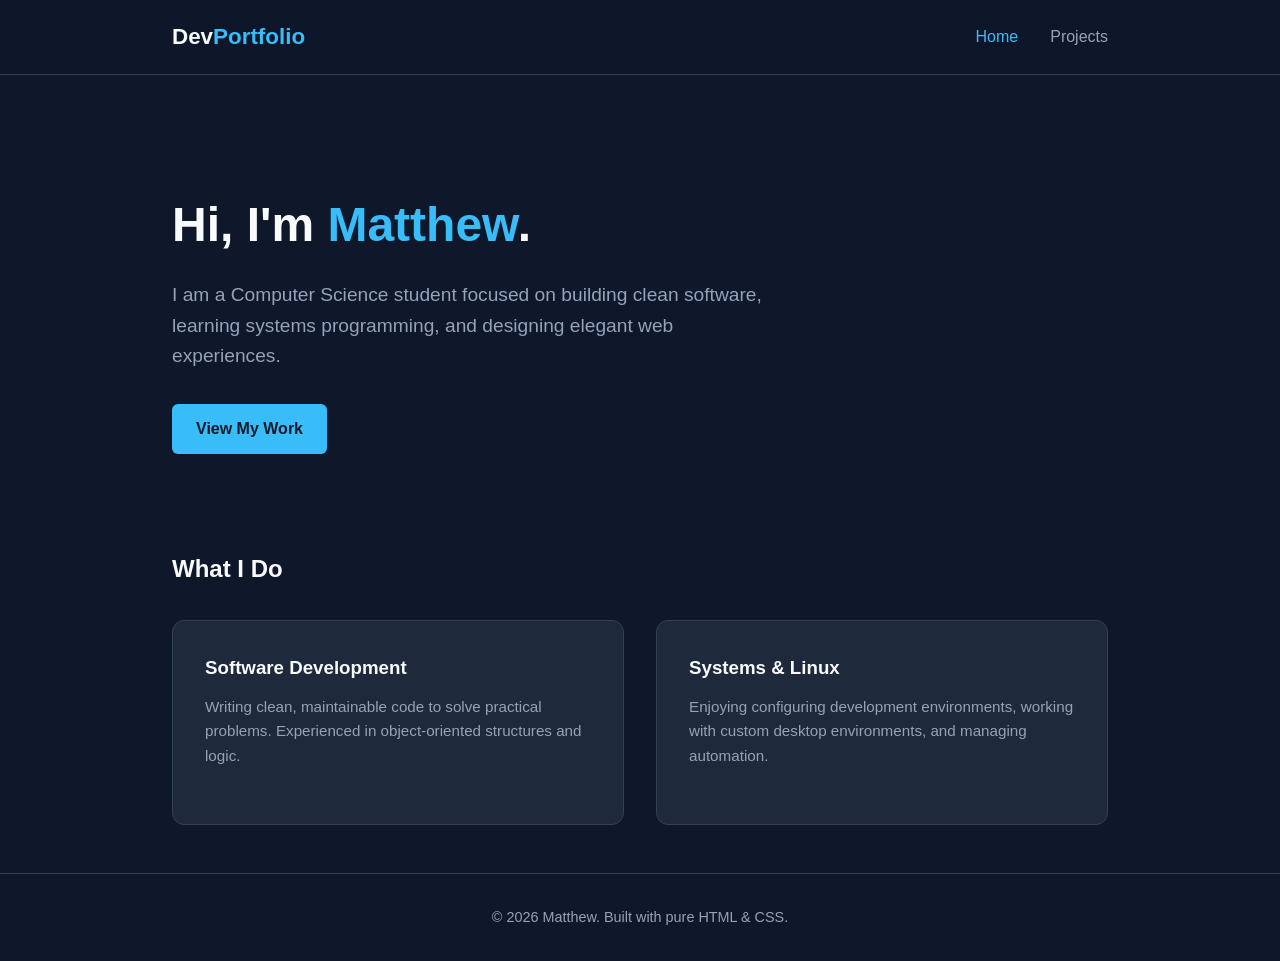
==== index.html @ c281d4ba "adding my index page" ====
<!DOCTYPE html>
<html lang="en">
<head>
    <meta charset="UTF-8">
    <meta name="viewport" content="width=device-width, initial-scale=1.0">
    <title>Personal Portfolio | Home</title>
    <link rel="stylesheet" href="style.css">
</head>
<body>

    <header>
        <div class="nav-container">
            <a href="index.html" class="logo">Dev<span>Portfolio</span></a>
            <nav>
                <ul>
                    <li><a href="index.html" class="active">Home</a></li>
                    <li><a href="projects.html">Projects</a></li>
                </ul>
            </nav>
        </div>
    </header>

    <main>
        <section class="hero">
            <h1>Hi, I'm <span>Matthew</span>.</h1>
            <p>I am a Computer Science student focused on building clean software, learning systems programming, and designing elegant web experiences.</p>
            <a href="projects.html" class="btn">View My Work</a>
        </section>

        <section style="margin-top: 2rem;">
            <h2>What I Do</h2>
            <div class="grid">
                <div class="card">
                    <h3>Software Development</h3>
                    <p>Writing clean, maintainable code to solve practical problems. Experienced in object-oriented structures and logic.</p>
                </div>
                <div class="card">
                    <h3>Systems & Linux</h3>
                    <p>Enjoying configuring development environments, working with custom desktop environments, and managing automation.</p>
                </div>
            </div>
        </section>
    </main>

    <footer>
        <p>&copy; 2026 Matthew. Built with pure HTML & CSS.</p>
    </footer>

</body>
</html>
---- style.css ----
/* Global Reset & Variables */
:root {
    --bg-color: #0f172a;
    --card-bg: #1e293b;
    --text-main: #f8fafc;
    --text-muted: #94a3b8;
    --accent: #38bdf8;
    --accent-hover: #7dd3fc;
    --max-width: 1000px;
}

* {
    margin: 0;
    padding: 0;
    box-sizing: border-box;
    font-family: 'Segoe UI', Tahoma, Geneva, Verdana, sans-serif;
}

body {
    background-color: var(--bg-color);
    color: var(--text-main);
    line-height: 1.6;
    display: flex;
    flex-direction: column;
    min-height: 100vh;
}

/* Navigation */
header {
    background-color: rgba(15, 23, 42, 0.9);
    position: sticky;
    top: 0;
    z-index: 100;
    backdrop-filter: blur(8px);
    border-bottom: 1px solid #334155;
}

.nav-container {
    max-width: var(--max-width);
    margin: 0 auto;
    display: flex;
    justify-content: space-between;
    align-items: center;
    padding: 1.2rem 2rem;
}

.logo {
    font-size: 1.4rem;
    font-weight: 700;
    color: var(--text-main);
    text-decoration: none;
}

.logo span {
    color: var(--accent);
}

nav ul {
    display: flex;
    list-style: none;
    gap: 2rem;
}

nav a {
    color: var(--text-muted);
    text-decoration: none;
    font-weight: 500;
    transition: color 0.2s ease;
}

nav a:hover, nav a.active {
    color: var(--accent);
}

/* Main Content Layout */
main {
    flex: 1;
    max-width: var(--max-width);
    width: 100%;
    margin: 0 auto;
    padding: 3rem 2rem;
}

/* Hero Section */
.hero {
    padding: 4rem 0;
    animation: fadeIn 0.8s ease;
}

.hero h1 {
    font-size: 3rem;
    margin-bottom: 1rem;
}

.hero h1 span {
    color: var(--accent);
}

.hero p {
    font-size: 1.2rem;
    color: var(--text-muted);
    max-width: 600px;
    margin-bottom: 2rem;
}

/* Buttons */
.btn {
    display: inline-block;
    background-color: var(--accent);
    color: var(--bg-color);
    padding: 0.75rem 1.5rem;
    border-radius: 6px;
    text-decoration: none;
    font-weight: 600;
    transition: background-color 0.2s ease, transform 0.2s ease;
}

.btn:hover {
    background-color: var(--accent-hover);
    transform: translateY(-2px);
}

/* Grid & Cards (Projects / Info) */
.grid {
    display: grid;
    grid-template-columns: repeat(auto-fit, minmax(300px, 1fr));
    gap: 2rem;
    margin-top: 2rem;
}

.card {
    background-color: var(--card-bg);
    border: 1px solid #334155;
    padding: 2rem;
    border-radius: 12px;
    transition: transform 0.2s ease, border-color 0.2s ease;
}

.card:hover {
    transform: translateY(-4px);
    border-color: var(--accent);
}

.card h3 {
    margin-bottom: 0.75rem;
    color: var(--text-main);
}

.card p {
    color: var(--text-muted);
    font-size: 0.95rem;
    margin-bottom: 1.5rem;
}

.tag-container {
    display: flex;
    flex-wrap: wrap;
    gap: 0.5rem;
}

.tag {
    background-color: #334155;
    color: var(--accent);
    font-size: 0.8rem;
    padding: 0.2rem 0.6rem;
    border-radius: 4px;
    font-weight: 500;
}

/* Footer */
footer {
    text-align: center;
    padding: 2rem;
    color: var(--text-muted);
    font-size: 0.9rem;
    border-top: 1px solid #334155;
    margin-top: auto;
}

/* Animations */
@keyframes fadeIn {
    from { opacity: 0; transform: translateY(10px); }
    to { opacity: 1; transform: translateY(0); }
}

/* Responsive Design */
@media (max-width: 600px) {
    .nav-container {
        flex-direction: column;
        gap: 1rem;
    }
    .hero h1 {
        font-size: 2.2rem;
    }
}
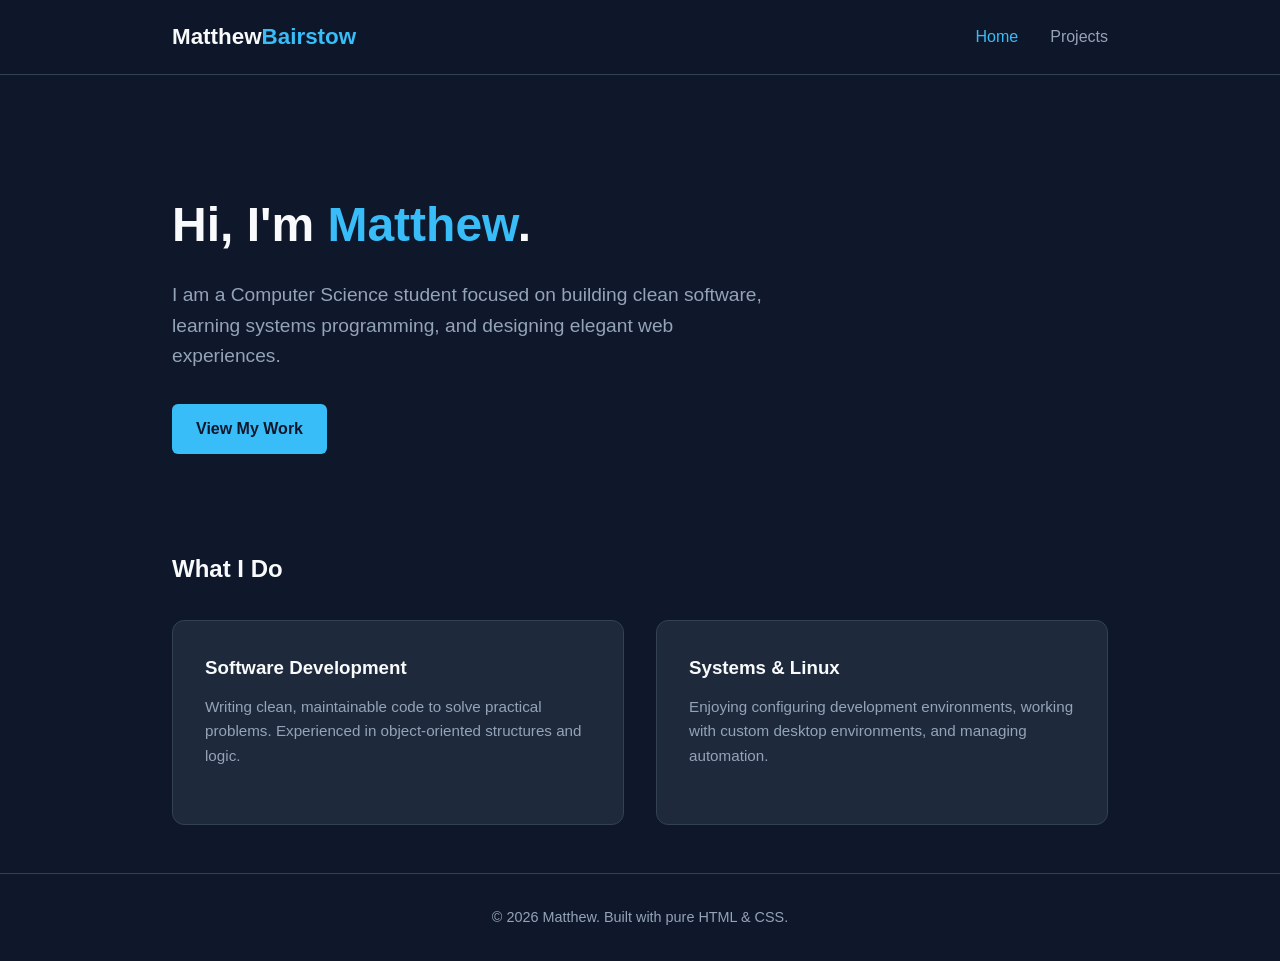
==== commit d43de364: "adding my name" ====
--- a/index.html
+++ b/index.html
@@ -10,7 +10,7 @@
 
     <header>
         <div class="nav-container">
-            <a href="index.html" class="logo">Dev<span>Portfolio</span></a>
+            <a href="index.html" class="logo">Matthew<span>Bairstow</span></a>
             <nav>
                 <ul>
                     <li><a href="index.html" class="active">Home</a></li>
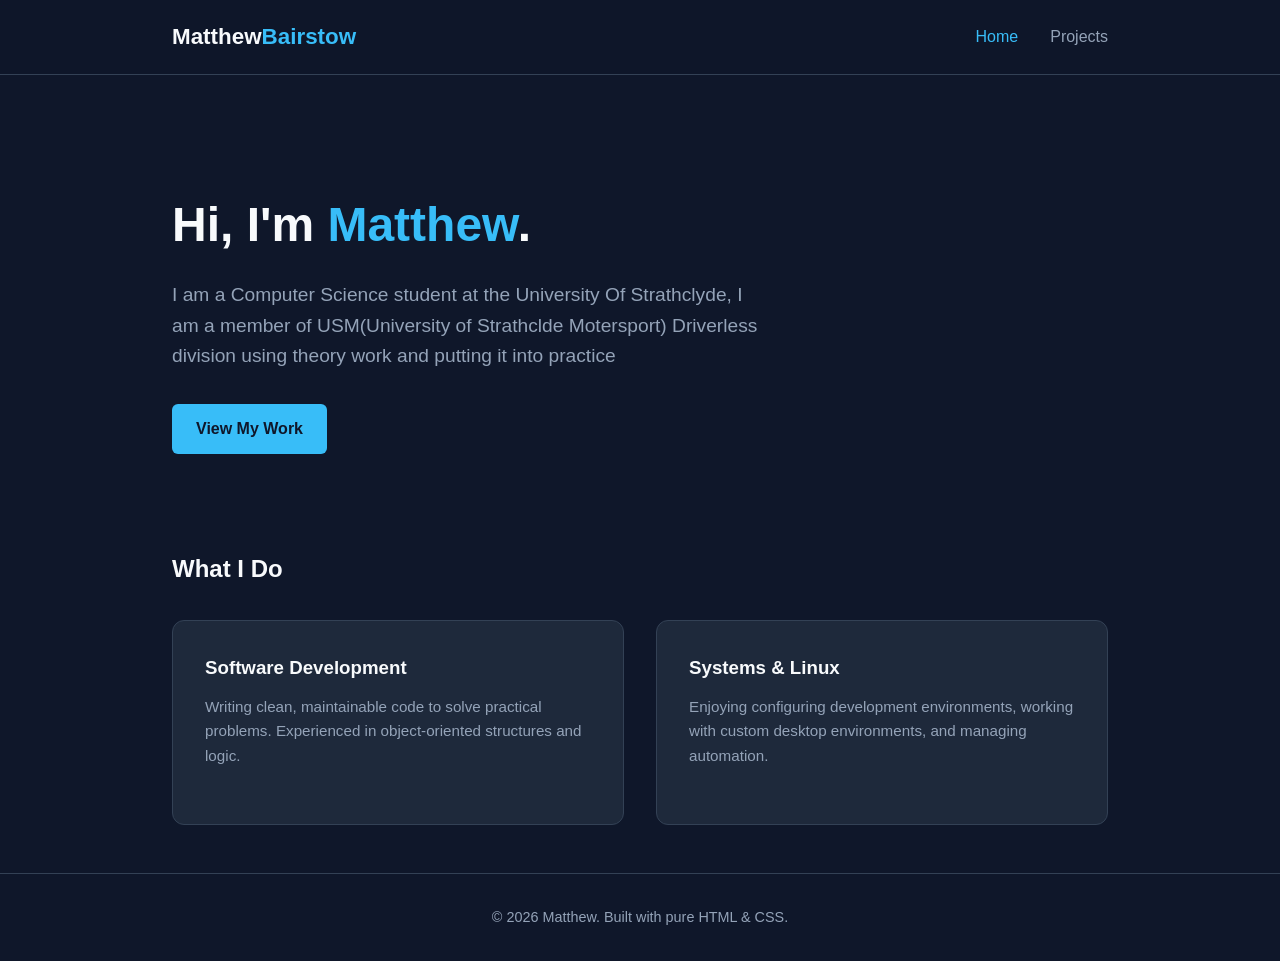
==== commit 46d0f915: "adding bio" ====
--- a/index.html
+++ b/index.html
@@ -23,7 +23,7 @@
     <main>
         <section class="hero">
             <h1>Hi, I'm <span>Matthew</span>.</h1>
-            <p>I am a Computer Science student focused on building clean software, learning systems programming, and designing elegant web experiences.</p>
+            <p>I am a Computer Science student at the University Of Strathclyde, I am a member of USM(University of Strathclde Motersport) Driverless division using theory work and putting it into practice </p>
             <a href="projects.html" class="btn">View My Work</a>
         </section>
 
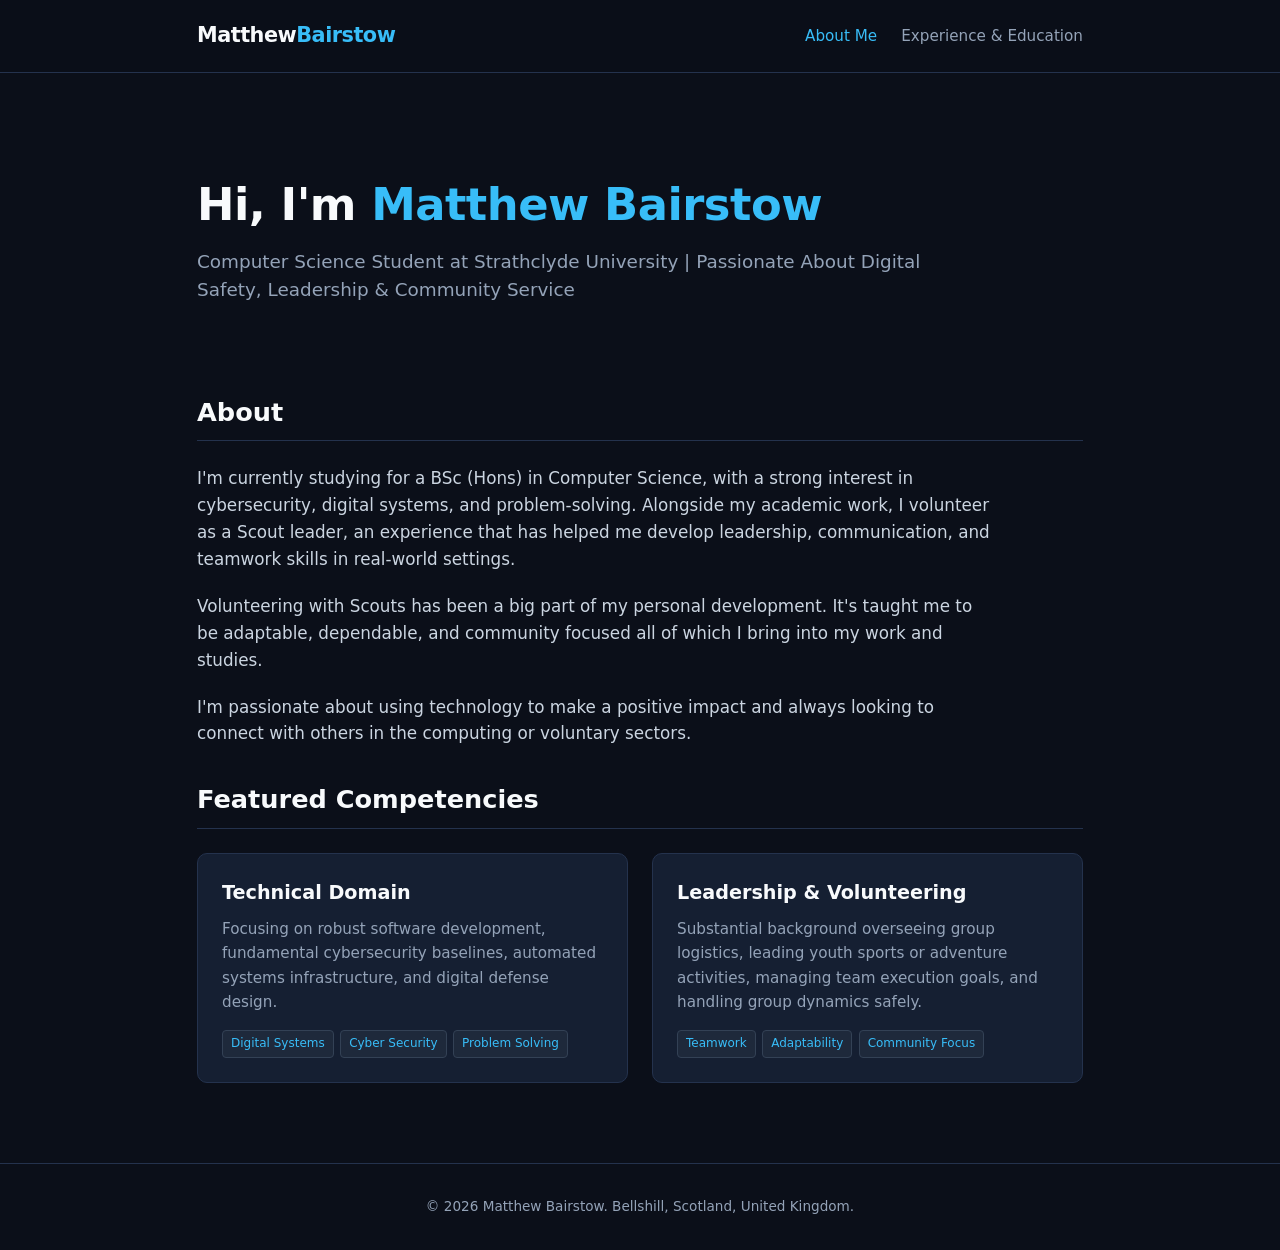
==== commit 0b5037cd: "improving index page" ====
--- a/index.html
+++ b/index.html
@@ -3,7 +3,7 @@
 <head>
     <meta charset="UTF-8">
     <meta name="viewport" content="width=device-width, initial-scale=1.0">
-    <title>Personal Portfolio | Home</title>
+    <title>Matthew Bairstow | Computer Science Portfolio</title>
     <link rel="stylesheet" href="style.css">
 </head>
 <body>
@@ -13,8 +13,8 @@
             <a href="index.html" class="logo">Matthew<span>Bairstow</span></a>
             <nav>
                 <ul>
-                    <li><a href="index.html" class="active">Home</a></li>
-                    <li><a href="projects.html">Projects</a></li>
+                    <li><a href="index.html" class="active">About Me</a></li>
+                    <li><a href="experience.html">Experience & Education</a></li>
                 </ul>
             </nav>
         </div>
@@ -22,28 +22,44 @@
 
     <main>
         <section class="hero">
-            <h1>Hi, I'm <span>Matthew</span>.</h1>
-            <p>I am a Computer Science student at the University Of Strathclyde, I am a member of USM(University of Strathclde Motersport) Driverless division using theory work and putting it into practice </p>
-            <a href="projects.html" class="btn">View My Work</a>
+            <h1>Hi, I'm <span>Matthew Bairstow</span></h1>
+            <p class="headline">Computer Science Student at Strathclyde University | Passionate About Digital Safety, Leadership & Community Service</p>
         </section>
 
-        <section style="margin-top: 2rem;">
-            <h2>What I Do</h2>
+        <section class="about-section">
+            <h2>About</h2>
+            <p>I'm currently studying for a BSc (Hons) in Computer Science, with a strong interest in cybersecurity, digital systems, and problem-solving. Alongside my academic work, I volunteer as a Scout leader, an experience that has helped me develop leadership, communication, and teamwork skills in real-world settings.</p>
+            <p>Volunteering with Scouts has been a big part of my personal development. It's taught me to be adaptable, dependable, and community focused all of which I bring into my work and studies.</p>
+            <p>I'm passionate about using technology to make a positive impact and always looking to connect with others in the computing or voluntary sectors.</p>
+        </section>
+
+        <section>
+            <h2>Featured Competencies</h2>
             <div class="grid">
                 <div class="card">
-                    <h3>Software Development</h3>
-                    <p>Writing clean, maintainable code to solve practical problems. Experienced in object-oriented structures and logic.</p>
+                    <h3>Technical Domain</h3>
+                    <p>Focusing on robust software development, fundamental cybersecurity baselines, automated systems infrastructure, and digital defense design.</p>
+                    <div class="tag-container">
+                        <span class="tag">Digital Systems</span>
+                        <span class="tag">Cyber Security</span>
+                        <span class="tag">Problem Solving</span>
+                    </div>
                 </div>
                 <div class="card">
-                    <h3>Systems & Linux</h3>
-                    <p>Enjoying configuring development environments, working with custom desktop environments, and managing automation.</p>
+                    <h3>Leadership & Volunteering</h3>
+                    <p>Substantial background overseeing group logistics, leading youth sports or adventure activities, managing team execution goals, and handling group dynamics safely.</p>
+                    <div class="tag-container">
+                        <span class="tag">Teamwork</span>
+                        <span class="tag">Adaptability</span>
+                        <span class="tag">Community Focus</span>
+                    </div>
                 </div>
             </div>
         </section>
     </main>
 
     <footer>
-        <p>&copy; 2026 Matthew. Built with pure HTML & CSS.</p>
+        <p>&copy; 2026 Matthew Bairstow. Bellshill, Scotland, United Kingdom.</p>
     </footer>
 
 </body>
--- a/style.css
+++ b/style.css
@@ -1,19 +1,20 @@
-/* Global Reset & Variables */
+/* Global Reset & Theme Variables */
 :root {
-    --bg-color: #0f172a;
-    --card-bg: #1e293b;
+    --bg-color: #0b0f19;
+    --card-bg: #151f32;
+    --border-color: #24324d;
     --text-main: #f8fafc;
     --text-muted: #94a3b8;
     --accent: #38bdf8;
     --accent-hover: #7dd3fc;
-    --max-width: 1000px;
+    --max-width: 950px;
 }
 
 * {
     margin: 0;
     padding: 0;
     box-sizing: border-box;
-    font-family: 'Segoe UI', Tahoma, Geneva, Verdana, sans-serif;
+    font-family: 'Segoe UI', system-ui, -apple-system, sans-serif;
 }
 
 body {
@@ -25,14 +26,14 @@
     min-height: 100vh;
 }
 
-/* Navigation */
+/* Navigation Header */
 header {
-    background-color: rgba(15, 23, 42, 0.9);
+    background-color: rgba(11, 15, 25, 0.85);
     position: sticky;
     top: 0;
     z-index: 100;
-    backdrop-filter: blur(8px);
-    border-bottom: 1px solid #334155;
+    backdrop-filter: blur(12px);
+    border-bottom: 1px solid var(--border-color);
 }
 
 .nav-container {
@@ -45,10 +46,11 @@
 }
 
 .logo {
-    font-size: 1.4rem;
+    font-size: 1.3rem;
     font-weight: 700;
     color: var(--text-main);
     text-decoration: none;
+    letter-spacing: -0.5px;
 }
 
 .logo span {
@@ -58,13 +60,14 @@
 nav ul {
     display: flex;
     list-style: none;
-    gap: 2rem;
+    gap: 1.5rem;
 }
 
 nav a {
     color: var(--text-muted);
     text-decoration: none;
     font-weight: 500;
+    font-size: 0.95rem;
     transition: color 0.2s ease;
 }
 
@@ -72,7 +75,7 @@
     color: var(--accent);
 }
 
-/* Main Content Layout */
+/* Main Layout */
 main {
     flex: 1;
     max-width: var(--max-width);
@@ -81,113 +84,128 @@
     padding: 3rem 2rem;
 }
 
-/* Hero Section */
+/* Hero Elements */
 .hero {
-    padding: 4rem 0;
-    animation: fadeIn 0.8s ease;
+    padding: 3rem 0 2rem 0;
+    animation: fadeIn 0.6s ease-out;
 }
 
 .hero h1 {
-    font-size: 3rem;
-    margin-bottom: 1rem;
+    font-size: 2.8rem;
+    margin-bottom: 0.5rem;
+    font-weight: 800;
+    letter-spacing: -0.5px;
 }
 
 .hero h1 span {
     color: var(--accent);
 }
 
-.hero p {
-    font-size: 1.2rem;
-    color: var(--text-muted);
-    max-width: 600px;
-    margin-bottom: 2rem;
-}
-
-/* Buttons */
-.btn {
-    display: inline-block;
-    background-color: var(--accent);
-    color: var(--bg-color);
-    padding: 0.75rem 1.5rem;
-    border-radius: 6px;
-    text-decoration: none;
-    font-weight: 600;
-    transition: background-color 0.2s ease, transform 0.2s ease;
-}
-
-.btn:hover {
-    background-color: var(--accent-hover);
-    transform: translateY(-2px);
-}
-
-/* Grid & Cards (Projects / Info) */
+.headline {
+    font-size: 1.15rem;
+    color: var(--text-muted);
+    max-width: 750px;
+    margin-bottom: 1.5rem;
+    line-height: 1.5;
+}
+
+/* Text Formatting Blocks */
+.about-section p {
+    color: #cbd5e1;
+    margin-bottom: 1.25rem;
+    font-size: 1.05rem;
+    max-width: 800px;
+}
+
+h2 {
+    font-size: 1.6rem;
+    margin-bottom: 1.5rem;
+    border-bottom: 1px solid var(--border-color);
+    padding-bottom: 0.5rem;
+    margin-top: 2rem;
+}
+
+/* Grid & Layout Cards */
 .grid {
     display: grid;
-    grid-template-columns: repeat(auto-fit, minmax(300px, 1fr));
-    gap: 2rem;
-    margin-top: 2rem;
+    grid-template-columns: repeat(auto-fit, minmax(280px, 1fr));
+    gap: 1.5rem;
+    margin-bottom: 2rem;
 }
 
 .card {
     background-color: var(--card-bg);
-    border: 1px solid #334155;
-    padding: 2rem;
-    border-radius: 12px;
+    border: 1px solid var(--border-color);
+    padding: 1.5rem;
+    border-radius: 10px;
     transition: transform 0.2s ease, border-color 0.2s ease;
 }
 
 .card:hover {
-    transform: translateY(-4px);
+    transform: translateY(-2px);
     border-color: var(--accent);
 }
 
 .card h3 {
-    margin-bottom: 0.75rem;
-    color: var(--text-main);
+    margin-bottom: 0.5rem;
+    font-size: 1.2rem;
+}
+
+.card h4 {
+    color: var(--accent);
+    font-size: 0.95rem;
+    font-weight: 500;
+    margin-bottom: 0.5rem;
+}
+
+.card .date {
+    font-size: 0.85rem;
+    color: var(--text-muted);
+    margin-bottom: 1rem;
 }
 
 .card p {
     color: var(--text-muted);
     font-size: 0.95rem;
-    margin-bottom: 1.5rem;
-}
-
+}
+
+/* Badges / Skill Tags */
 .tag-container {
     display: flex;
     flex-wrap: wrap;
-    gap: 0.5rem;
+    gap: 0.4rem;
+    margin-top: 1rem;
 }
 
 .tag {
-    background-color: #334155;
-    color: var(--accent);
-    font-size: 0.8rem;
-    padding: 0.2rem 0.6rem;
+    background-color: #1e293b;
+    color: var(--accent);
+    font-size: 0.75rem;
+    padding: 0.2rem 0.5rem;
     border-radius: 4px;
     font-weight: 500;
-}
-
-/* Footer */
+    border: 1px solid #334155;
+}
+
+/* Footer layout */
 footer {
     text-align: center;
     padding: 2rem;
     color: var(--text-muted);
-    font-size: 0.9rem;
-    border-top: 1px solid #334155;
+    font-size: 0.85rem;
+    border-top: 1px solid var(--border-color);
     margin-top: auto;
 }
 
-/* Animations */
 @keyframes fadeIn {
-    from { opacity: 0; transform: translateY(10px); }
+    from { opacity: 0; transform: translateY(8px); }
     to { opacity: 1; transform: translateY(0); }
 }
 
-/* Responsive Design */
 @media (max-width: 600px) {
     .nav-container {
         flex-direction: column;
-        gap: 1rem;
+        gap: 0.75rem;
     }
     .hero h1 {
         font-size: 2.2rem;
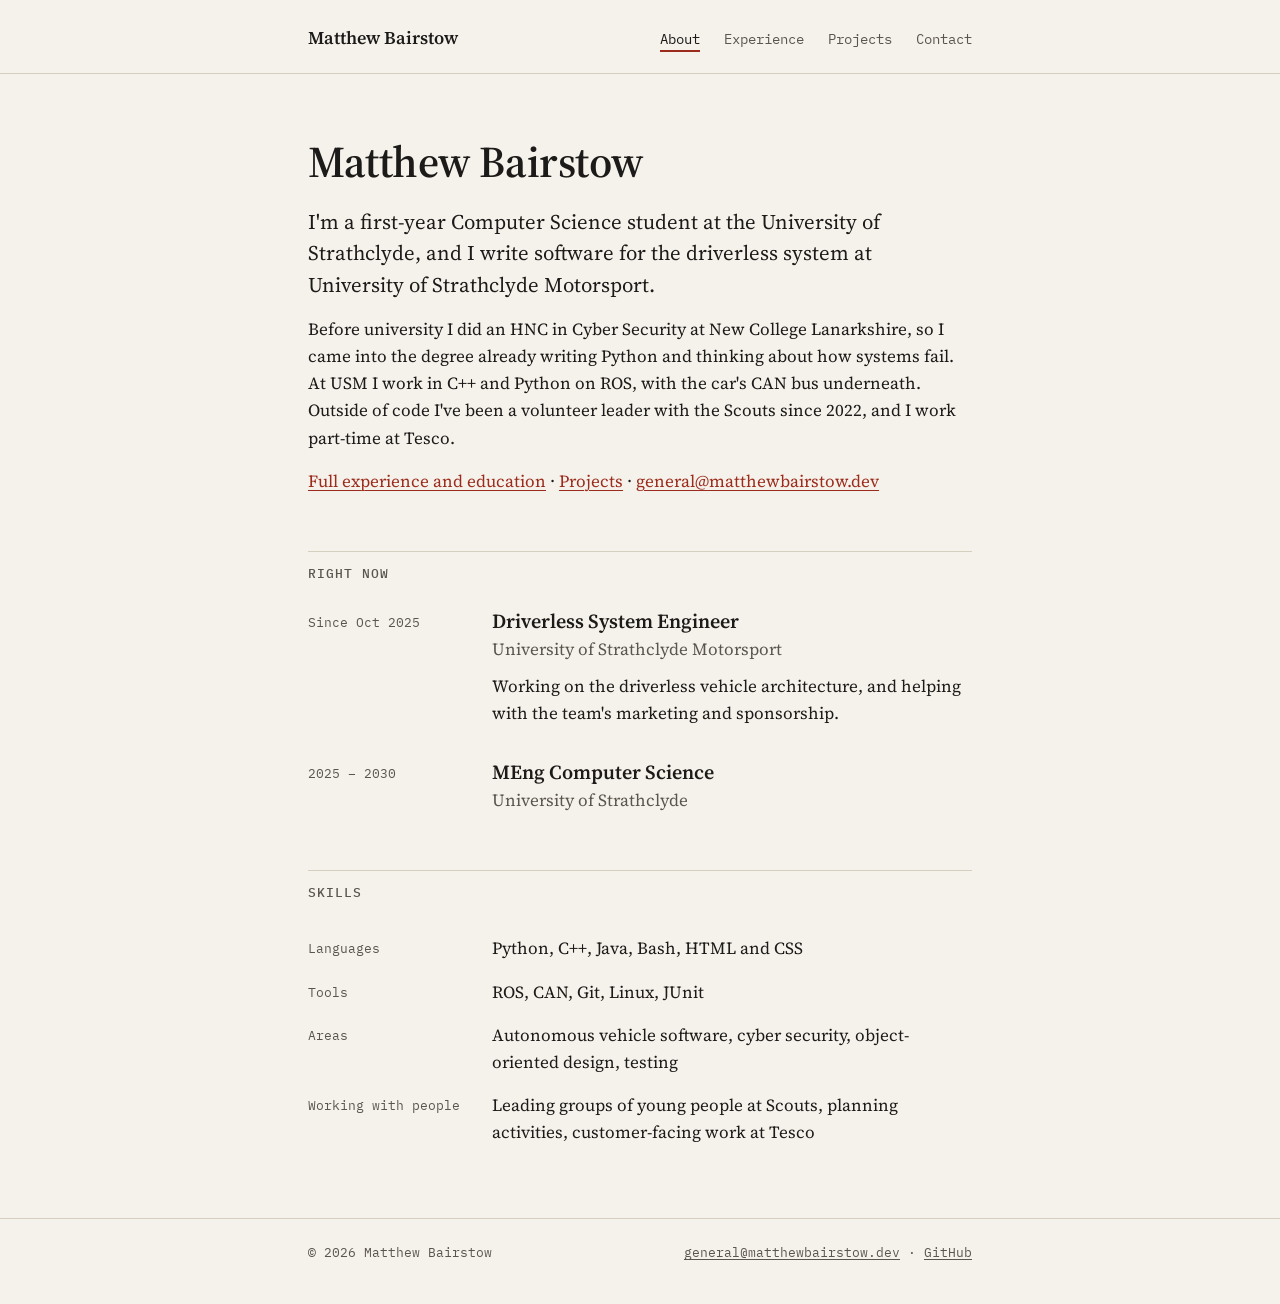
==== commit 9217df78: "made it not look bad" ====
--- a/index.html
+++ b/index.html
@@ -1,66 +1,92 @@
 <!DOCTYPE html>
-<html lang="en">
+<html lang="en-GB">
 <head>
     <meta charset="UTF-8">
     <meta name="viewport" content="width=device-width, initial-scale=1.0">
-    <title>Matthew Bairstow | Computer Science Portfolio</title>
+    <title>Matthew Bairstow</title>
+    <meta name="description" content="Matthew Bairstow, Computer Science student at the University of Strathclyde working on driverless software for University of Strathclyde Motorsport.">
+    <meta property="og:title" content="Matthew Bairstow">
+    <meta property="og:description" content="Computer Science student at Strathclyde. Driverless software, C++, Python, ROS.">
+    <meta property="og:type" content="website">
+    <meta property="og:url" content="https://matthewbairstow.dev/">
+    <link rel="icon" href="favicon.svg" type="image/svg+xml">
+    <link rel="preconnect" href="https://fonts.googleapis.com">
+    <link rel="preconnect" href="https://fonts.gstatic.com" crossorigin>
+    <link rel="stylesheet" href="https://fonts.googleapis.com/css2?family=IBM+Plex+Mono:wght@400;500&family=Source+Serif+4:opsz,wght@8..60,400;8..60,600&display=swap">
     <link rel="stylesheet" href="style.css">
 </head>
 <body>
+    <a class="skip" href="#main">Skip to content</a>
 
-    <header>
-        <div class="nav-container">
-            <a href="index.html" class="logo">Matthew<span>Bairstow</span></a>
-            <nav>
+    <header class="site-header">
+        <div class="wrap">
+            <a class="name" href="index.html">Matthew Bairstow</a>
+            <nav class="site-nav" aria-label="Main">
                 <ul>
-                    <li><a href="index.html" class="active">About Me</a></li>
-                    <li><a href="experience.html">Experience & Education</a></li>
+                    <li><a href="index.html" aria-current="page">About</a></li>
+                    <li><a href="experience.html">Experience</a></li>
+                    <li><a href="projects.html">Projects</a></li>
+                    <li><a href="contact.html">Contact</a></li>
                 </ul>
             </nav>
         </div>
     </header>
 
-    <main>
-        <section class="hero">
-            <h1>Hi, I'm <span>Matthew Bairstow</span></h1>
-            <p class="headline">Computer Science Student at Strathclyde University | Passionate About Digital Safety, Leadership & Community Service</p>
+    <main id="main" class="wrap">
+        <h1>Matthew Bairstow</h1>
+        <p class="lede">I'm a first-year Computer Science student at the University of Strathclyde, and I write software for the driverless system at University of Strathclyde Motorsport.</p>
+        <p>Before university I did an HNC in Cyber Security at New College Lanarkshire, so I came into the degree already writing Python and thinking about how systems fail. At USM I work in C++ and Python on ROS, with the car's CAN bus underneath. Outside of code I've been a volunteer leader with the Scouts since 2022, and I work part-time at Tesco.</p>
+        <p><a href="experience.html">Full experience and education</a> &middot; <a href="projects.html">Projects</a> &middot; <a href="mailto:general@matthewbairstow.dev">general@matthewbairstow.dev</a></p>
+
+        <section aria-labelledby="now">
+            <h2 id="now">Right now</h2>
+            <ul class="entries">
+                <li class="entry">
+                    <span class="meta">Since Oct 2025</span>
+                    <div>
+                        <h3>Driverless System Engineer</h3>
+                        <p class="org">University of Strathclyde Motorsport</p>
+                        <p>Working on the driverless vehicle architecture, and helping with the team's marketing and sponsorship.</p>
+                    </div>
+                </li>
+                <li class="entry">
+                    <span class="meta">2025 &ndash; 2030</span>
+                    <div>
+                        <h3>MEng Computer Science</h3>
+                        <p class="org">University of Strathclyde</p>
+                    </div>
+                </li>
+            </ul>
         </section>
 
-        <section class="about-section">
-            <h2>About</h2>
-            <p>I'm currently studying for a BSc (Hons) in Computer Science, with a strong interest in cybersecurity, digital systems, and problem-solving. Alongside my academic work, I volunteer as a Scout leader, an experience that has helped me develop leadership, communication, and teamwork skills in real-world settings.</p>
-            <p>Volunteering with Scouts has been a big part of my personal development. It's taught me to be adaptable, dependable, and community focused all of which I bring into my work and studies.</p>
-            <p>I'm passionate about using technology to make a positive impact and always looking to connect with others in the computing or voluntary sectors.</p>
-        </section>
-
-        <section>
-            <h2>Featured Competencies</h2>
-            <div class="grid">
-                <div class="card">
-                    <h3>Technical Domain</h3>
-                    <p>Focusing on robust software development, fundamental cybersecurity baselines, automated systems infrastructure, and digital defense design.</p>
-                    <div class="tag-container">
-                        <span class="tag">Digital Systems</span>
-                        <span class="tag">Cyber Security</span>
-                        <span class="tag">Problem Solving</span>
-                    </div>
+        <section aria-labelledby="skills">
+            <h2 id="skills">Skills</h2>
+            <dl class="skills">
+                <div>
+                    <dt>Languages</dt>
+                    <dd>Python, C++, Java, Bash, HTML and CSS</dd>
                 </div>
-                <div class="card">
-                    <h3>Leadership & Volunteering</h3>
-                    <p>Substantial background overseeing group logistics, leading youth sports or adventure activities, managing team execution goals, and handling group dynamics safely.</p>
-                    <div class="tag-container">
-                        <span class="tag">Teamwork</span>
-                        <span class="tag">Adaptability</span>
-                        <span class="tag">Community Focus</span>
-                    </div>
+                <div>
+                    <dt>Tools</dt>
+                    <dd>ROS, CAN, Git, Linux, JUnit</dd>
                 </div>
-            </div>
+                <div>
+                    <dt>Areas</dt>
+                    <dd>Autonomous vehicle software, cyber security, object-oriented design, testing</dd>
+                </div>
+                <div>
+                    <dt>Working with people</dt>
+                    <dd>Leading groups of young people at Scouts, planning activities, customer-facing work at Tesco</dd>
+                </div>
+            </dl>
         </section>
     </main>
 
-    <footer>
-        <p>&copy; 2026 Matthew Bairstow. Bellshill, Scotland, United Kingdom.</p>
+    <footer class="site-footer">
+        <div class="wrap meta">
+            <span>&copy; 2026 Matthew Bairstow</span>
+            <span><a href="mailto:general@matthewbairstow.dev">general@matthewbairstow.dev</a> &middot; <a href="https://github.com/Matthew-Bairstow">GitHub</a></span>
+        </div>
     </footer>
-
 </body>
-</html>+</html>
--- a/style.css
+++ b/style.css
@@ -1,213 +1,204 @@
-/* Global Reset & Theme Variables */
+/* See DESIGN.md for the rules behind these values. */
+
 :root {
-    --bg-color: #0b0f19;
-    --card-bg: #151f32;
-    --border-color: #24324d;
-    --text-main: #f8fafc;
-    --text-muted: #94a3b8;
-    --accent: #38bdf8;
-    --accent-hover: #7dd3fc;
-    --max-width: 950px;
-}
-
-* {
+    --paper: #f5f2eb;
+    --ink: #1c1b19;
+    --ink-2: #5a564e;
+    --rule: #d6cfc0;
+    --accent: #9b2c1d;
+
+    --serif: "Source Serif 4", Georgia, "Times New Roman", serif;
+    --mono: "IBM Plex Mono", ui-monospace, Consolas, monospace;
+    --measure: 44rem;
+    color-scheme: light dark;
+}
+
+@media (prefers-color-scheme: dark) {
+    :root {
+        --paper: #171614;
+        --ink: #ebe7de;
+        --ink-2: #a39e93;
+        --rule: #34312c;
+        --accent: #e0806a;
+    }
+}
+
+*, *::before, *::after { box-sizing: border-box; }
+
+html { -webkit-text-size-adjust: 100%; }
+
+body {
+    margin: 0;
+    background: var(--paper);
+    color: var(--ink);
+    font-family: var(--serif);
+    font-size: 1.0625rem;
+    line-height: 1.6;
+}
+
+.wrap {
+    max-width: var(--measure);
+    margin: 0 auto;
+    padding: 0 1.25rem;
+}
+
+a { color: var(--accent); text-underline-offset: 0.18em; text-decoration-thickness: 1px; }
+a:hover { color: var(--ink); }
+:focus-visible { outline: 2px solid var(--accent); outline-offset: 3px; }
+
+.skip {
+    position: absolute;
+    left: -999px;
+    font-family: var(--mono);
+    font-size: 0.85rem;
+}
+.skip:focus { left: 1.25rem; top: 0.75rem; background: var(--paper); padding: 0.25rem 0.5rem; }
+
+/* Header */
+
+.site-header {
+    border-bottom: 1px solid var(--rule);
+}
+.site-header .wrap {
+    display: flex;
+    flex-wrap: wrap;
+    align-items: baseline;
+    justify-content: space-between;
+    gap: 0.5rem 2rem;
+    padding-top: 1.5rem;
+    padding-bottom: 1.25rem;
+}
+.name {
+    font-weight: 600;
+    font-size: 1.125rem;
+    color: var(--ink);
+    text-decoration: none;
+}
+.name:hover { color: var(--accent); }
+
+.site-nav ul {
+    display: flex;
+    flex-wrap: wrap;
+    gap: 0.25rem 1.5rem;
     margin: 0;
     padding: 0;
-    box-sizing: border-box;
-    font-family: 'Segoe UI', system-ui, -apple-system, sans-serif;
-}
-
-body {
-    background-color: var(--bg-color);
-    color: var(--text-main);
-    line-height: 1.6;
-    display: flex;
-    flex-direction: column;
-    min-height: 100vh;
-}
-
-/* Navigation Header */
-header {
-    background-color: rgba(11, 15, 25, 0.85);
-    position: sticky;
-    top: 0;
-    z-index: 100;
-    backdrop-filter: blur(12px);
-    border-bottom: 1px solid var(--border-color);
-}
-
-.nav-container {
-    max-width: var(--max-width);
-    margin: 0 auto;
-    display: flex;
-    justify-content: space-between;
-    align-items: center;
-    padding: 1.2rem 2rem;
-}
-
-.logo {
+    list-style: none;
+    font-family: var(--mono);
+    font-size: 0.875rem;
+}
+.site-nav a { color: var(--ink-2); text-decoration: none; }
+.site-nav a:hover { color: var(--ink); }
+.site-nav a[aria-current="page"] {
+    color: var(--ink);
+    text-decoration: underline;
+    text-decoration-color: var(--accent);
+    text-decoration-thickness: 2px;
+    text-underline-offset: 0.4em;
+}
+
+/* Page body */
+
+main.wrap { padding-top: 4rem; padding-bottom: 4rem; }
+
+h1 {
+    font-size: 2.75rem;
+    line-height: 1.1;
+    font-weight: 600;
+    letter-spacing: -0.01em;
+    margin: 0 0 1.25rem;
+}
+
+.lede {
     font-size: 1.3rem;
-    font-weight: 700;
-    color: var(--text-main);
-    text-decoration: none;
-    letter-spacing: -0.5px;
-}
-
-.logo span {
-    color: var(--accent);
-}
-
-nav ul {
-    display: flex;
-    list-style: none;
-    gap: 1.5rem;
-}
-
-nav a {
-    color: var(--text-muted);
-    text-decoration: none;
+    line-height: 1.5;
+    margin: 0 0 1rem;
+}
+
+p { margin: 0 0 1rem; }
+
+section { margin-top: 3.5rem; }
+
+/* Section label: small mono heading over a hairline */
+h2 {
+    font-family: var(--mono);
+    font-size: 0.8rem;
     font-weight: 500;
-    font-size: 0.95rem;
-    transition: color 0.2s ease;
-}
-
-nav a:hover, nav a.active {
-    color: var(--accent);
-}
-
-/* Main Layout */
-main {
-    flex: 1;
-    max-width: var(--max-width);
-    width: 100%;
-    margin: 0 auto;
-    padding: 3rem 2rem;
-}
-
-/* Hero Elements */
-.hero {
-    padding: 3rem 0 2rem 0;
-    animation: fadeIn 0.6s ease-out;
-}
-
-.hero h1 {
-    font-size: 2.8rem;
-    margin-bottom: 0.5rem;
-    font-weight: 800;
-    letter-spacing: -0.5px;
-}
-
-.hero h1 span {
-    color: var(--accent);
-}
-
-.headline {
-    font-size: 1.15rem;
-    color: var(--text-muted);
-    max-width: 750px;
-    margin-bottom: 1.5rem;
-    line-height: 1.5;
-}
-
-/* Text Formatting Blocks */
-.about-section p {
-    color: #cbd5e1;
-    margin-bottom: 1.25rem;
-    font-size: 1.05rem;
-    max-width: 800px;
-}
-
-h2 {
+    text-transform: uppercase;
+    letter-spacing: 0.08em;
+    color: var(--ink-2);
+    margin: 0 0 1.5rem;
+    padding-top: 0.75rem;
+    border-top: 1px solid var(--rule);
+}
+
+h3 {
+    font-size: 1.25rem;
+    font-weight: 600;
+    line-height: 1.3;
+    margin: 0;
+}
+
+.meta {
+    font-family: var(--mono);
+    font-size: 0.8125rem;
+    color: var(--ink-2);
+}
+
+/* CV rows: date on the left, content on the right */
+
+.entries { margin: 0; padding: 0; list-style: none; }
+
+.entry {
+    display: grid;
+    grid-template-columns: 10rem 1fr;
+    gap: 0 1.5rem;
+    padding-bottom: 2rem;
+}
+.entry:last-child { padding-bottom: 0; }
+.entry > .meta { padding-top: 0.3rem; }
+.entry .org { margin: 0.1rem 0 0.6rem; color: var(--ink-2); }
+.entry h3 + p:not(.org) { margin-top: 0.5rem; }
+.entry p:last-child { margin-bottom: 0; }
+.entry .built { margin-top: 0.6rem; }
+
+/* Skills */
+
+.skills { margin: 0; }
+.skills div {
+    display: grid;
+    grid-template-columns: 10rem 1fr;
+    gap: 0 1.5rem;
+    padding: 0.5rem 0;
+}
+.skills dt { font-family: var(--mono); font-size: 0.8125rem; color: var(--ink-2); padding-top: 0.25rem; }
+.skills dd { margin: 0; }
+
+/* Contact */
+
+.email-big {
     font-size: 1.6rem;
-    margin-bottom: 1.5rem;
-    border-bottom: 1px solid var(--border-color);
-    padding-bottom: 0.5rem;
-    margin-top: 2rem;
-}
-
-/* Grid & Layout Cards */
-.grid {
-    display: grid;
-    grid-template-columns: repeat(auto-fit, minmax(280px, 1fr));
-    gap: 1.5rem;
-    margin-bottom: 2rem;
-}
-
-.card {
-    background-color: var(--card-bg);
-    border: 1px solid var(--border-color);
-    padding: 1.5rem;
-    border-radius: 10px;
-    transition: transform 0.2s ease, border-color 0.2s ease;
-}
-
-.card:hover {
-    transform: translateY(-2px);
-    border-color: var(--accent);
-}
-
-.card h3 {
-    margin-bottom: 0.5rem;
-    font-size: 1.2rem;
-}
-
-.card h4 {
-    color: var(--accent);
-    font-size: 0.95rem;
-    font-weight: 500;
-    margin-bottom: 0.5rem;
-}
-
-.card .date {
-    font-size: 0.85rem;
-    color: var(--text-muted);
-    margin-bottom: 1rem;
-}
-
-.card p {
-    color: var(--text-muted);
-    font-size: 0.95rem;
-}
-
-/* Badges / Skill Tags */
-.tag-container {
+    word-break: break-word;
+}
+
+/* Footer */
+
+.site-footer {
+    border-top: 1px solid var(--rule);
+    padding: 1.5rem 0 2.5rem;
+}
+.site-footer .wrap {
     display: flex;
     flex-wrap: wrap;
-    gap: 0.4rem;
-    margin-top: 1rem;
-}
-
-.tag {
-    background-color: #1e293b;
-    color: var(--accent);
-    font-size: 0.75rem;
-    padding: 0.2rem 0.5rem;
-    border-radius: 4px;
-    font-weight: 500;
-    border: 1px solid #334155;
-}
-
-/* Footer layout */
-footer {
-    text-align: center;
-    padding: 2rem;
-    color: var(--text-muted);
-    font-size: 0.85rem;
-    border-top: 1px solid var(--border-color);
-    margin-top: auto;
-}
-
-@keyframes fadeIn {
-    from { opacity: 0; transform: translateY(8px); }
-    to { opacity: 1; transform: translateY(0); }
-}
-
-@media (max-width: 600px) {
-    .nav-container {
-        flex-direction: column;
-        gap: 0.75rem;
-    }
-    .hero h1 {
-        font-size: 2.2rem;
-    }
-}+    justify-content: space-between;
+    gap: 0.5rem 2rem;
+}
+.site-footer a { color: var(--ink-2); }
+.site-footer a:hover { color: var(--accent); }
+
+@media (max-width: 640px) {
+    h1 { font-size: 2.1rem; }
+    .lede { font-size: 1.15rem; }
+    main.wrap { padding-top: 2.5rem; }
+    .entry, .skills div { grid-template-columns: 1fr; }
+    .entry > .meta { padding-top: 0; margin-bottom: 0.15rem; }
+}
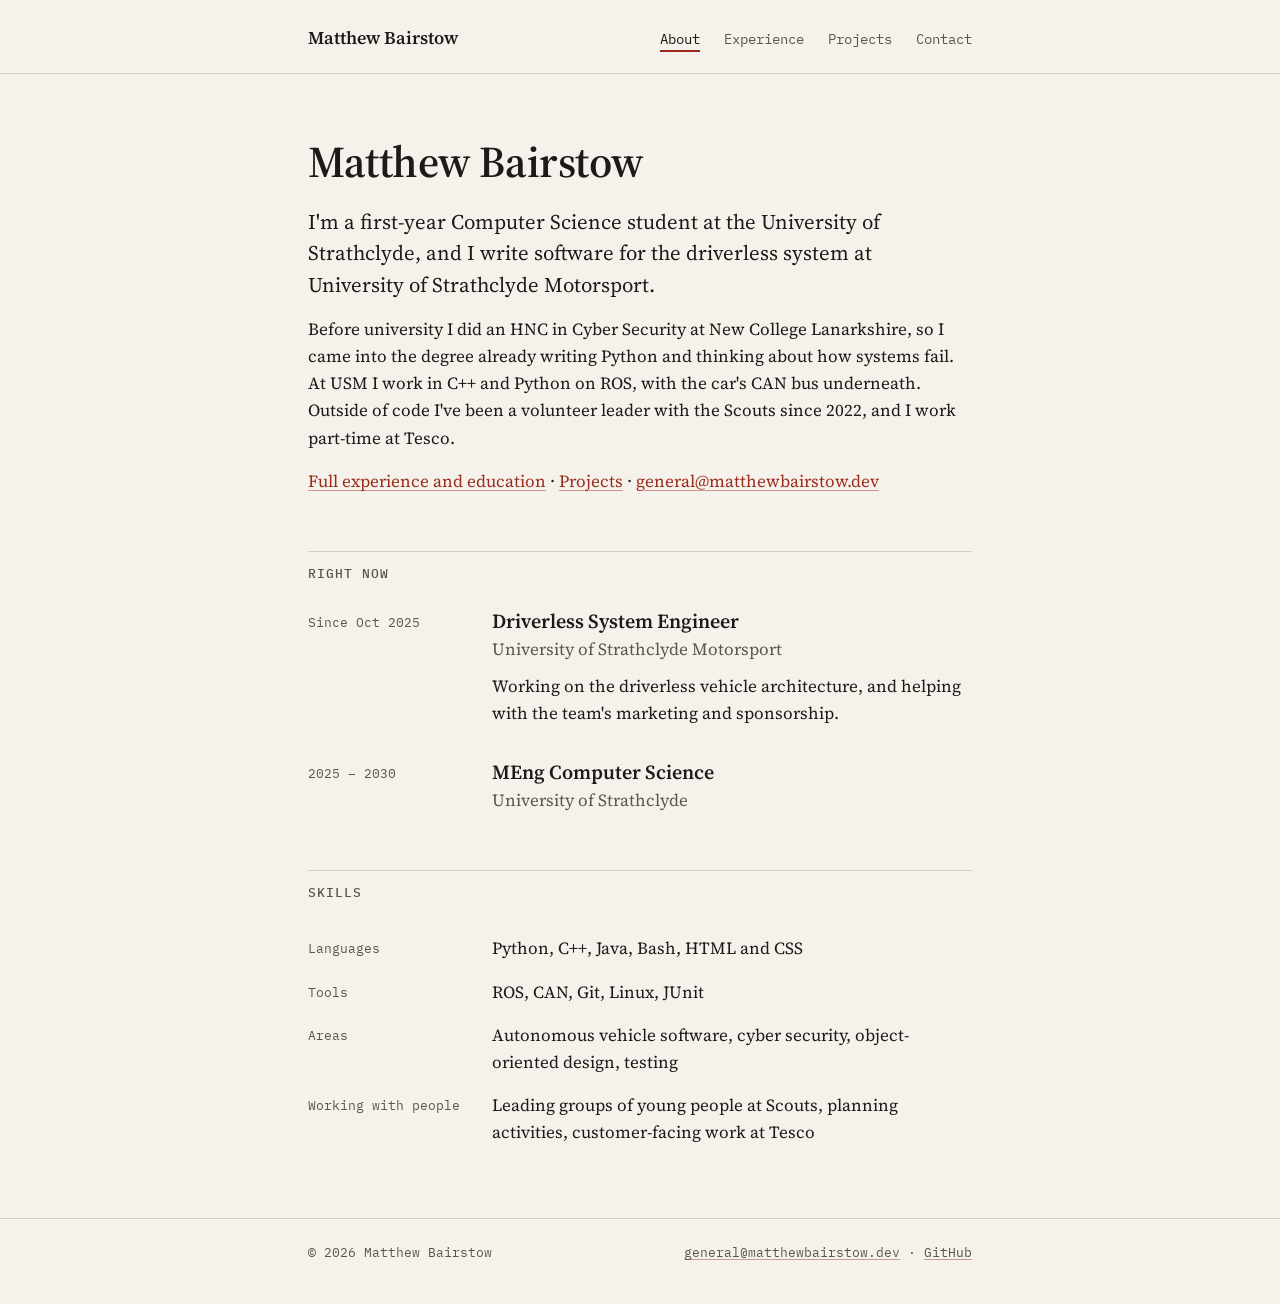
==== commit e72a7815: "fixed dark mode" ====
--- a/index.html
+++ b/index.html
@@ -12,7 +12,7 @@
     <link rel="icon" href="favicon.svg" type="image/svg+xml">
     <link rel="preconnect" href="https://fonts.googleapis.com">
     <link rel="preconnect" href="https://fonts.gstatic.com" crossorigin>
-    <link rel="stylesheet" href="https://fonts.googleapis.com/css2?family=IBM+Plex+Mono:wght@400;500&family=Source+Serif+4:opsz,wght@8..60,400;8..60,600&display=swap">
+    <link rel="stylesheet" href="https://fonts.googleapis.com/css2?family=IBM+Plex+Mono:wght@400;500&family=Source+Serif+4:opsz,wght@8..60,300..700&display=swap">
     <link rel="stylesheet" href="style.css">
 </head>
 <body>
--- a/style.css
+++ b/style.css
@@ -6,6 +6,11 @@
     --ink-2: #5a564e;
     --rule: #d6cfc0;
     --accent: #9b2c1d;
+    --link-line: rgba(155, 44, 29, 0.45);
+
+    /* Light text on a dark page reads heavier, so dark mode drops these a step. */
+    --w-text: 400;
+    --w-strong: 600;
 
     --serif: "Source Serif 4", Georgia, "Times New Roman", serif;
     --mono: "IBM Plex Mono", ui-monospace, Consolas, monospace;
@@ -15,12 +20,17 @@
 
 @media (prefers-color-scheme: dark) {
     :root {
-        --paper: #171614;
-        --ink: #ebe7de;
-        --ink-2: #a39e93;
-        --rule: #34312c;
-        --accent: #e0806a;
+        --paper: #1c1c1a;
+        --ink: #dcd9d2;
+        --ink-2: #9b978e;
+        --rule: #3b3a36;
+        --accent: #d9957f;
+        --link-line: rgba(217, 149, 127, 0.4);
+        --w-text: 360;
+        --w-strong: 560;
     }
+    body { -webkit-font-smoothing: antialiased; -moz-osx-font-smoothing: grayscale; }
+    h1, h3, .name { color: #eeebe5; }
 }
 
 *, *::before, *::after { box-sizing: border-box; }
@@ -32,6 +42,7 @@
     background: var(--paper);
     color: var(--ink);
     font-family: var(--serif);
+    font-weight: var(--w-text);
     font-size: 1.0625rem;
     line-height: 1.6;
 }
@@ -42,8 +53,8 @@
     padding: 0 1.25rem;
 }
 
-a { color: var(--accent); text-underline-offset: 0.18em; text-decoration-thickness: 1px; }
-a:hover { color: var(--ink); }
+a { color: var(--accent); text-underline-offset: 0.18em; text-decoration-thickness: 1px; text-decoration-color: var(--link-line); }
+a:hover { color: var(--ink); text-decoration-color: currentColor; }
 :focus-visible { outline: 2px solid var(--accent); outline-offset: 3px; }
 
 .skip {
@@ -69,7 +80,7 @@
     padding-bottom: 1.25rem;
 }
 .name {
-    font-weight: 600;
+    font-weight: var(--w-strong);
     font-size: 1.125rem;
     color: var(--ink);
     text-decoration: none;
@@ -103,7 +114,7 @@
 h1 {
     font-size: 2.75rem;
     line-height: 1.1;
-    font-weight: 600;
+    font-weight: var(--w-strong);
     letter-spacing: -0.01em;
     margin: 0 0 1.25rem;
 }
@@ -133,7 +144,7 @@
 
 h3 {
     font-size: 1.25rem;
-    font-weight: 600;
+    font-weight: var(--w-strong);
     line-height: 1.3;
     margin: 0;
 }
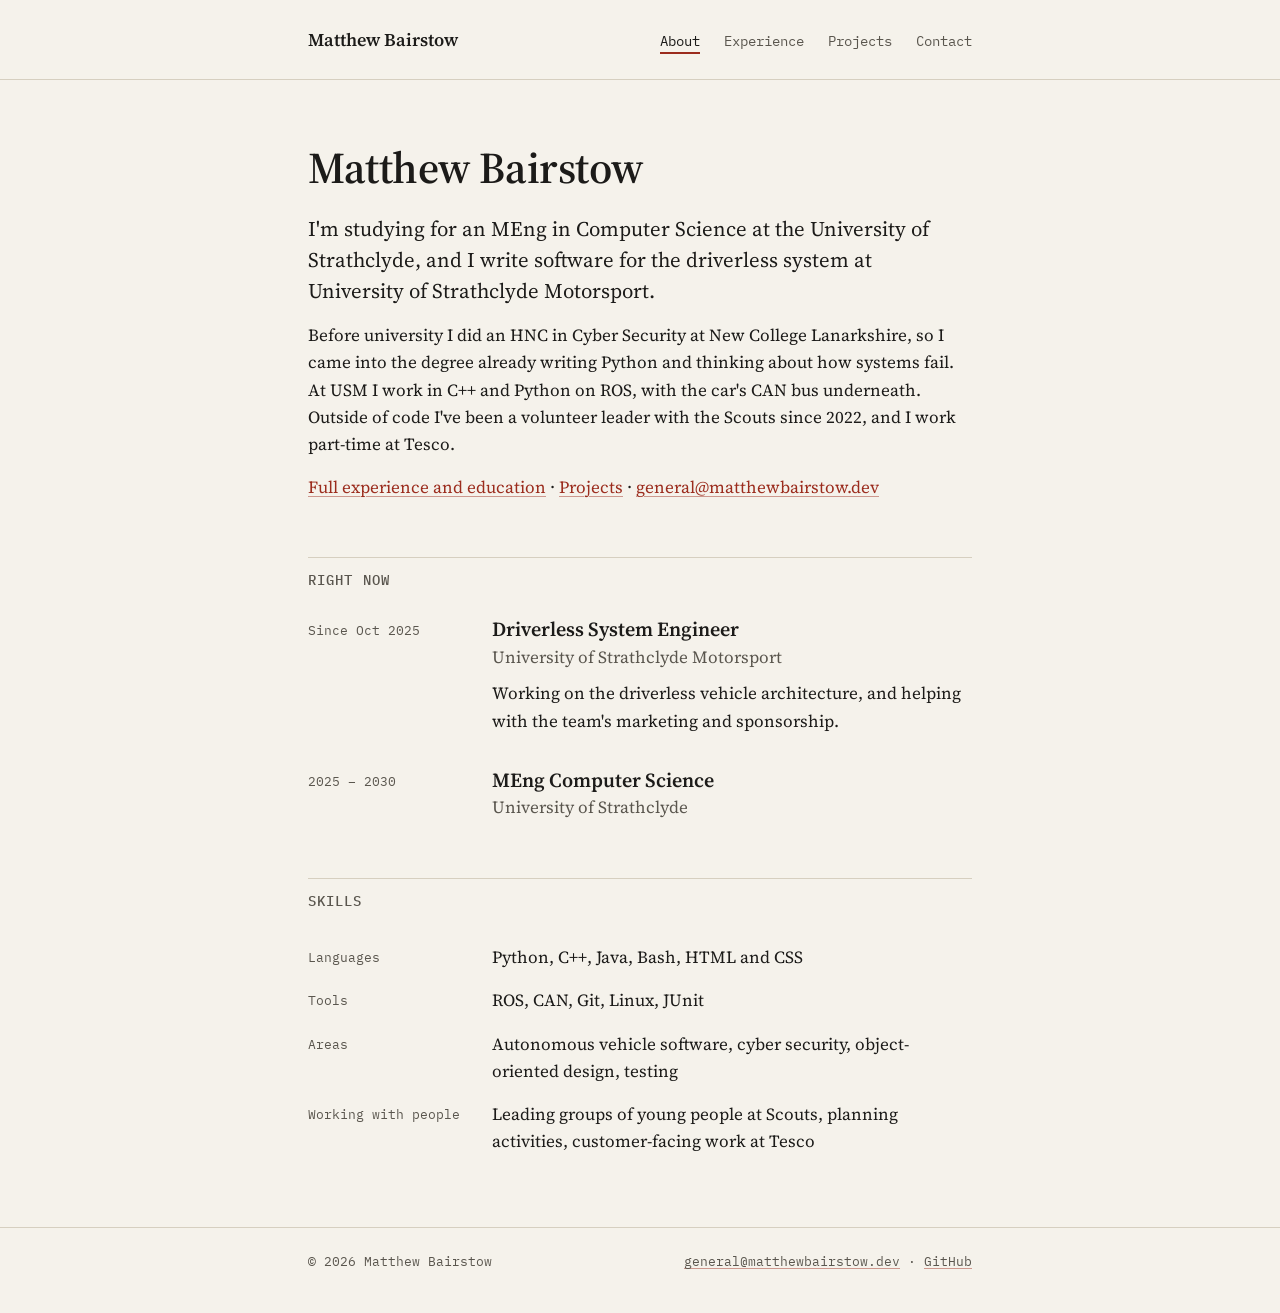
==== commit 5a466055: "Phase 1 review fixes: stale copy, 404 page, home links, tap targets - Home lede no longer says first" ====
--- a/index.html
+++ b/index.html
@@ -10,6 +10,8 @@
     <meta property="og:type" content="website">
     <meta property="og:url" content="https://matthewbairstow.dev/">
     <link rel="icon" href="favicon.svg" type="image/svg+xml">
+    <link rel="icon" href="favicon-32.png" type="image/png" sizes="32x32">
+    <link rel="apple-touch-icon" href="apple-touch-icon.png">
     <link rel="preconnect" href="https://fonts.googleapis.com">
     <link rel="preconnect" href="https://fonts.gstatic.com" crossorigin>
     <link rel="stylesheet" href="https://fonts.googleapis.com/css2?family=IBM+Plex+Mono:wght@400;500&family=Source+Serif+4:opsz,wght@8..60,300..700&display=swap">
@@ -20,10 +22,10 @@
 
     <header class="site-header">
         <div class="wrap">
-            <a class="name" href="index.html">Matthew Bairstow</a>
+            <a class="name" href="/">Matthew Bairstow</a>
             <nav class="site-nav" aria-label="Main">
                 <ul>
-                    <li><a href="index.html" aria-current="page">About</a></li>
+                    <li><a href="/" aria-current="page">About</a></li>
                     <li><a href="experience.html">Experience</a></li>
                     <li><a href="projects.html">Projects</a></li>
                     <li><a href="contact.html">Contact</a></li>
@@ -34,7 +36,7 @@
 
     <main id="main" class="wrap">
         <h1>Matthew Bairstow</h1>
-        <p class="lede">I'm a first-year Computer Science student at the University of Strathclyde, and I write software for the driverless system at University of Strathclyde Motorsport.</p>
+        <p class="lede">I'm studying for an MEng in Computer Science at the University of Strathclyde, and I write software for the driverless system at University of Strathclyde Motorsport.</p>
         <p>Before university I did an HNC in Cyber Security at New College Lanarkshire, so I came into the degree already writing Python and thinking about how systems fail. At USM I work in C++ and Python on ROS, with the car's CAN bus underneath. Outside of code I've been a volunteer leader with the Scouts since 2022, and I work part-time at Tesco.</p>
         <p><a href="experience.html">Full experience and education</a> &middot; <a href="projects.html">Projects</a> &middot; <a href="mailto:general@matthewbairstow.dev">general@matthewbairstow.dev</a></p>
 
--- a/style.css
+++ b/style.css
@@ -5,6 +5,7 @@
     --ink: #1c1b19;
     --ink-2: #5a564e;
     --rule: #d6cfc0;
+    --ink-strong: #1c1b19;
     --accent: #9b2c1d;
     --link-line: rgba(155, 44, 29, 0.45);
 
@@ -13,7 +14,7 @@
     --w-strong: 600;
 
     --serif: "Source Serif 4", Georgia, "Times New Roman", serif;
-    --mono: "IBM Plex Mono", ui-monospace, Consolas, monospace;
+    --mono: "IBM Plex Mono", ui-monospace, Menlo, Consolas, monospace;
     --measure: 44rem;
     color-scheme: light dark;
 }
@@ -24,18 +25,18 @@
         --ink: #dcd9d2;
         --ink-2: #9b978e;
         --rule: #3b3a36;
+        --ink-strong: #eeebe5;
         --accent: #d9957f;
         --link-line: rgba(217, 149, 127, 0.4);
         --w-text: 360;
         --w-strong: 560;
     }
     body { -webkit-font-smoothing: antialiased; -moz-osx-font-smoothing: grayscale; }
-    h1, h3, .name { color: #eeebe5; }
 }
 
 *, *::before, *::after { box-sizing: border-box; }
 
-html { -webkit-text-size-adjust: 100%; }
+html { -webkit-text-size-adjust: 100%; text-size-adjust: 100%; }
 
 body {
     margin: 0;
@@ -82,7 +83,7 @@
 .name {
     font-weight: var(--w-strong);
     font-size: 1.125rem;
-    color: var(--ink);
+    color: var(--ink-strong);
     text-decoration: none;
 }
 .name:hover { color: var(--accent); }
@@ -97,7 +98,7 @@
     font-family: var(--mono);
     font-size: 0.875rem;
 }
-.site-nav a { color: var(--ink-2); text-decoration: none; }
+.site-nav a { display: inline-block; padding: 0.4rem 0; color: var(--ink-2); text-decoration: none; }
 .site-nav a:hover { color: var(--ink); }
 .site-nav a[aria-current="page"] {
     color: var(--ink);
@@ -112,6 +113,7 @@
 main.wrap { padding-top: 4rem; padding-bottom: 4rem; }
 
 h1 {
+    color: var(--ink-strong);
     font-size: 2.75rem;
     line-height: 1.1;
     font-weight: var(--w-strong);
@@ -132,7 +134,7 @@
 /* Section label: small mono heading over a hairline */
 h2 {
     font-family: var(--mono);
-    font-size: 0.8rem;
+    font-size: 0.85rem;
     font-weight: 500;
     text-transform: uppercase;
     letter-spacing: 0.08em;
@@ -143,6 +145,7 @@
 }
 
 h3 {
+    color: var(--ink-strong);
     font-size: 1.25rem;
     font-weight: var(--w-strong);
     line-height: 1.3;
@@ -188,7 +191,7 @@
 
 .email-big {
     font-size: 1.6rem;
-    word-break: break-word;
+    overflow-wrap: anywhere;
 }
 
 /* Footer */
